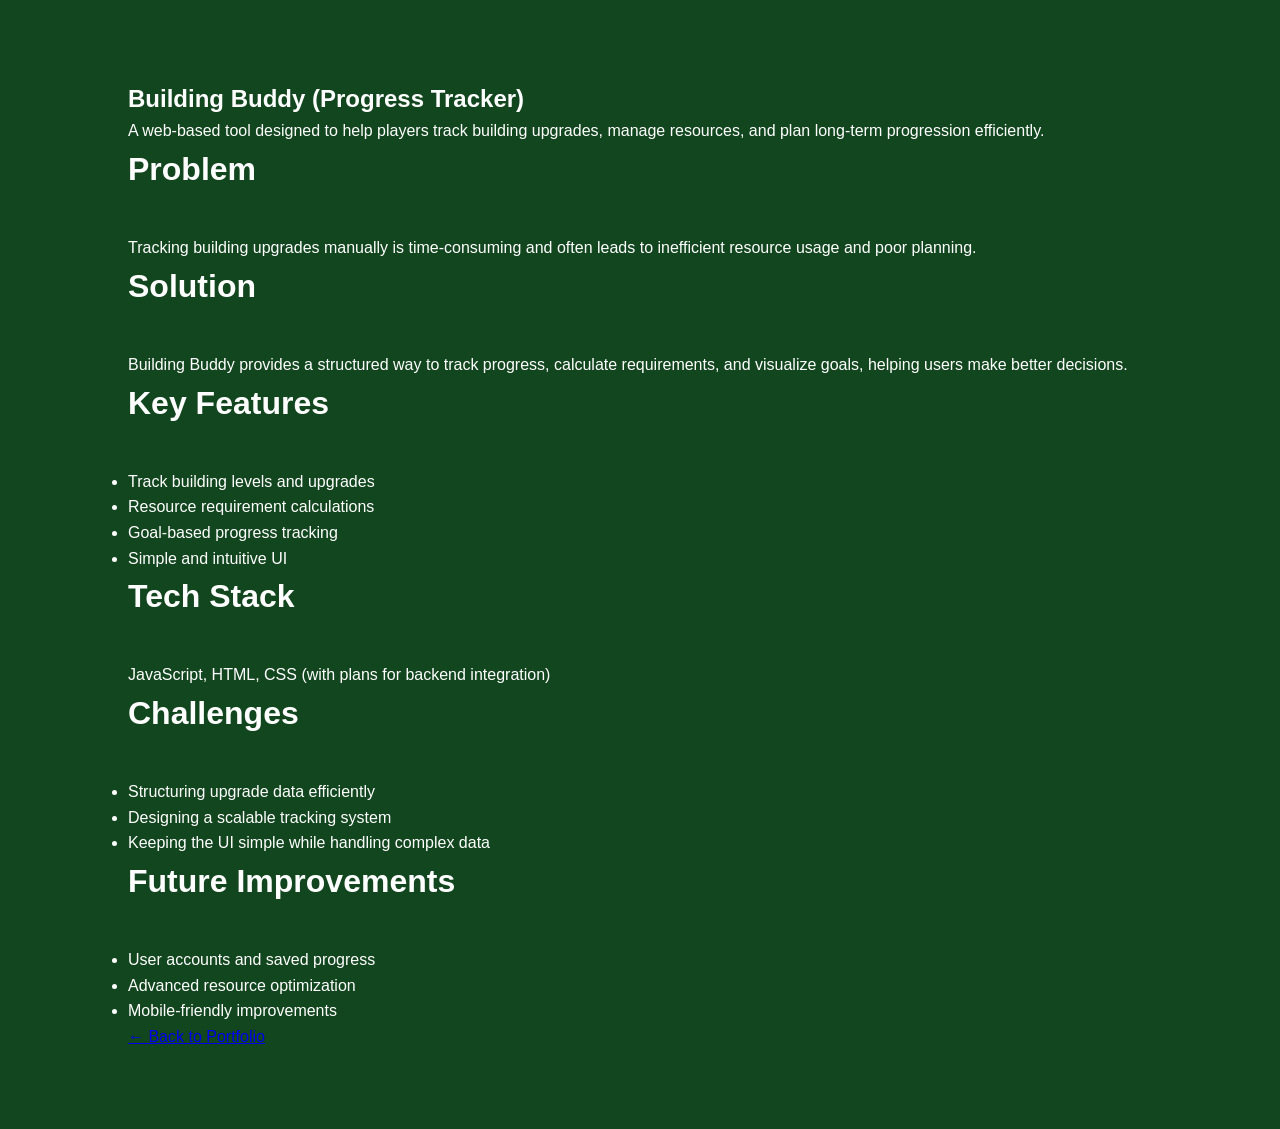
==== building_buddy.html @ c54dd0a9 "added more info to projects" ====
<!DOCTYPE html>
<html lang="en">
<head>
<meta charset="UTF-8">
<title>Building Buddy</title>
<link rel="stylesheet" href="style.css">
</head>

<body>

<section>
<h1>Building Buddy (Progress Tracker)</h1>

<p>
A web-based tool designed to help players track building upgrades, manage resources,
and plan long-term progression efficiently.
</p>

<h2>Problem</h2>
<p>
Tracking building upgrades manually is time-consuming and often leads to inefficient
resource usage and poor planning.
</p>

<h2>Solution</h2>
<p>
Building Buddy provides a structured way to track progress, calculate requirements,
and visualize goals, helping users make better decisions.
</p>

<h2>Key Features</h2>
<ul>
<li>Track building levels and upgrades</li>
<li>Resource requirement calculations</li>
<li>Goal-based progress tracking</li>
<li>Simple and intuitive UI</li>
</ul>

<h2>Tech Stack</h2>
<p>
JavaScript, HTML, CSS (with plans for backend integration)
</p>

<h2>Challenges</h2>
<ul>
<li>Structuring upgrade data efficiently</li>
<li>Designing a scalable tracking system</li>
<li>Keeping the UI simple while handling complex data</li>
</ul>

<h2>Future Improvements</h2>
<ul>
<li>User accounts and saved progress</li>
<li>Advanced resource optimization</li>
<li>Mobile-friendly improvements</li>
</ul>

<a href="index.html">← Back to Portfolio</a>
</section>

</body>
</html>
---- style.css ----
*{
margin:0;
padding:0;
box-sizing:border-box;
font-family:Arial, Helvetica, sans-serif;
}

body{
background:#12461e;
color:white;
line-height:1.6;
}

header{
display:flex;
justify-content:space-between;
align-items:center;
padding:20px 10%;
background:#061140;
position:sticky;
top:0;
}

.logo{
font-size:22px;
font-weight:bold;
}

nav a{
margin-left:20px;
text-decoration:none;
color:white;
}

.hero img{
max-width:30%;
height:auto;
}

.hero{
display:flex;
width:100%;
align-items:center;
gap:20px;
}

.text-content{
    flex: 1;
}

.hero h2{
margin-bottom:10px;
}

.hero p{
opacity:.8;
}

.hero-buttons{
margin-top:25px;
}

.btn{
background:#38bdf8;
color:black;
padding:10px 20px;
border-radius:6px;
text-decoration:none;
margin-right:10px;
}

.btn-outline{
border:1px solid #38bdf8;
padding:10px 20px;
border-radius:6px;
text-decoration:none;
color:#38bdf8;
}

section{
padding:80px 10%;
}

h2{
margin-bottom:40px;
font-size:32px;
}

.project-grid{
display:grid;
grid-template-columns:repeat(auto-fit,minmax(260px,1fr));
gap:25px;
}

.project-card{
background:#1e293b;
padding:20px;
border-radius:10px;
transition:.25s;
}

.project-card:hover{
transform:translateY(-6px);
}

.project-card h3{
margin-bottom:10px;
}

.project-card p{
opacity:.8;
margin-bottom:15px;
}

.project-links a{
margin-right:10px;
text-decoration:none;
color:#38bdf8;
}

.cert-grid{
display:grid;
grid-template-columns:repeat(auto-fit,minmax(220px,1fr));
gap:20px;
}

.cert-card{
background:#1e293b;
padding:20px;
border-radius:10px;
}

footer{
text-align:center;
padding:30px;
background:#020617;
margin-top:40px;
}

@media (max-width: 768px) {
    .hero {
        flex-direction: column;
        text-align: center;
    }

    .hero img {
        max-width: 200px;
        margin-bottom: 20px;
    }
}
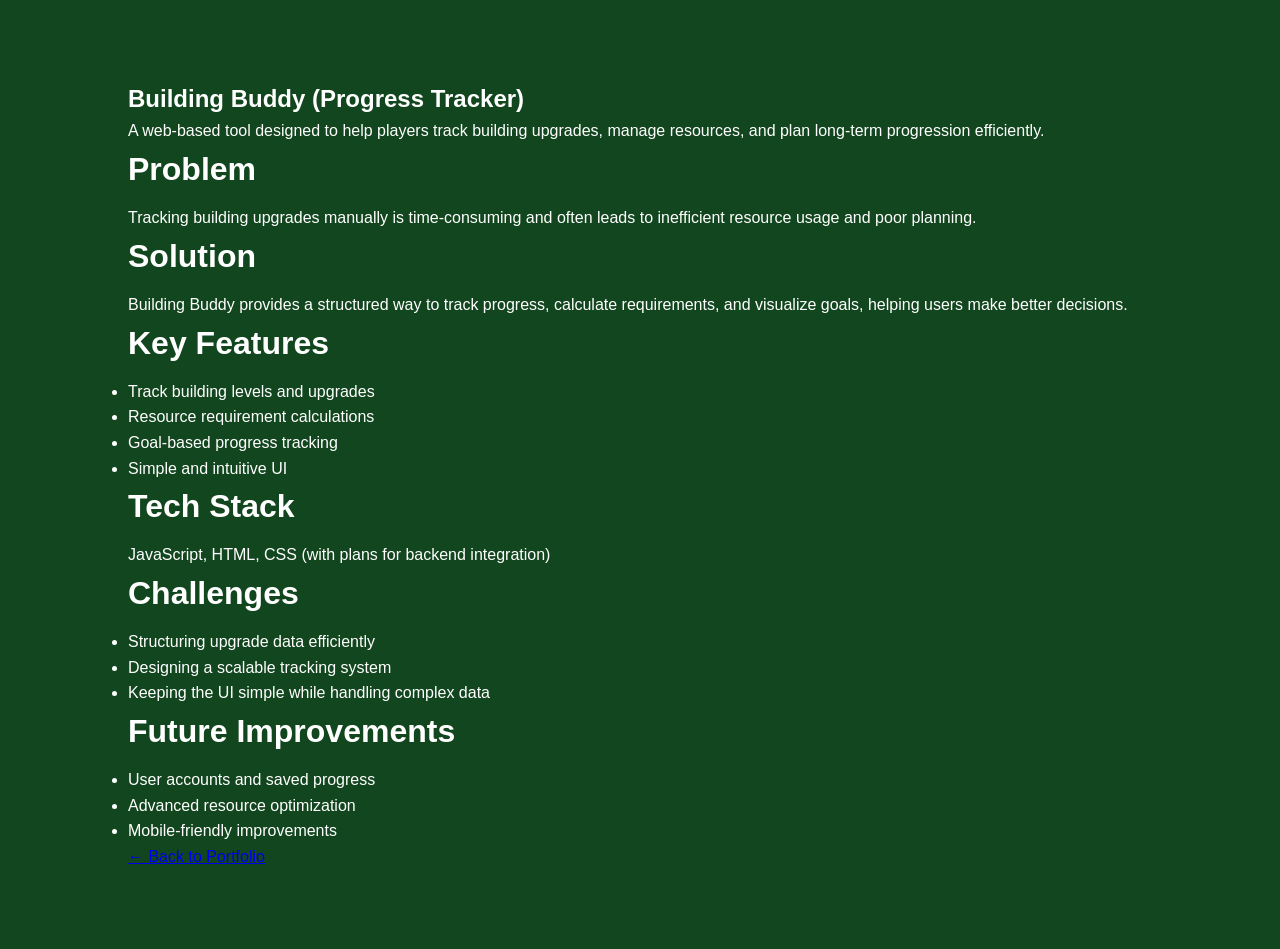
==== commit 93b02fe6: "added zoomable images under more info" ====
--- a/building_buddy.html
+++ b/building_buddy.html
@@ -2,6 +2,7 @@
 <html lang="en">
 <head>
 <meta charset="UTF-8">
+<meta name="viewport" content="width=device-width, initial-scale=1.0">
 <title>Building Buddy</title>
 <link rel="stylesheet" href="style.css">
 </head>
@@ -58,5 +59,11 @@
 <a href="index.html">← Back to Portfolio</a>
 </section>
 
+<div id="lightbox" class="lightbox">
+    <img id="lightbox-img" src="" alt="Preview">
+</div>
+
+<script src="script.js"></script>
+
 </body>
 </html>
--- a/style.css
+++ b/style.css
@@ -19,6 +19,7 @@
 background:#061140;
 position:sticky;
 top:0;
+z-index: 1000;
 }
 
 .logo{
@@ -82,7 +83,7 @@
 }
 
 h2{
-margin-bottom:40px;
+margin-bottom:10px;
 font-size:32px;
 }
 
@@ -137,7 +138,7 @@
 margin-top:40px;
 }
 
-@media (max-width: 768px) {
+@media (max-width: 500px) {
     .hero {
         flex-direction: column;
         text-align: center;
@@ -147,4 +148,86 @@
         max-width: 200px;
         margin-bottom: 20px;
     }
+}
+
+.project-hero {
+    display: flex;
+    align-items: center;
+    justify-content: space-between;
+    gap: 40px;
+    padding: 80px 10%;
+}
+
+.hero-text {
+    flex: 1;
+}
+
+.hero-image img {
+    width: 160px;
+    border-radius: 20px;
+}
+
+.content {
+    padding: 40px 10%;
+}
+
+.feature-block {
+    display: flex;
+    align-items: center;
+    justify-content: space-between;
+    gap: 40px;
+    padding: 60px 10%;
+}
+
+.feature-block img {
+    width: 100%;
+    max-width: 200px;
+    border-radius: 12px;
+}
+
+/* 🔥 Alternate layout automatically */
+.feature-block:nth-child(even) {
+    flex-direction: row-reverse;
+}
+
+/* 📱 Mobile */
+@media (max-width: 500px) {
+    .project-hero,
+    .feature-block {
+        flex-direction: column;
+        text-align: center;
+    }
+
+    .feature-block img {
+        max-width: 100%;
+    }
+
+    .hero-image img {
+        width: 120px;
+    }
+}
+
+.lightbox {
+    display: none;
+    position: fixed;
+    inset: 0;
+    background: rgba(0,0,0,0.85);
+    justify-content: center;
+    align-items: center;
+    z-index: 9999;
+    padding: 20px;
+}
+
+.lightbox img {
+    max-width: 90%;
+    max-height: 90%;
+    border-radius: 10px;
+    transform: scale(0.9);
+    transition: 0.2s ease;
+    box-shadow: 0 10px 40px rgba(0,0,0,0.6);
+}
+
+/* show state */
+.lightbox.show {
+    display: flex;
 }
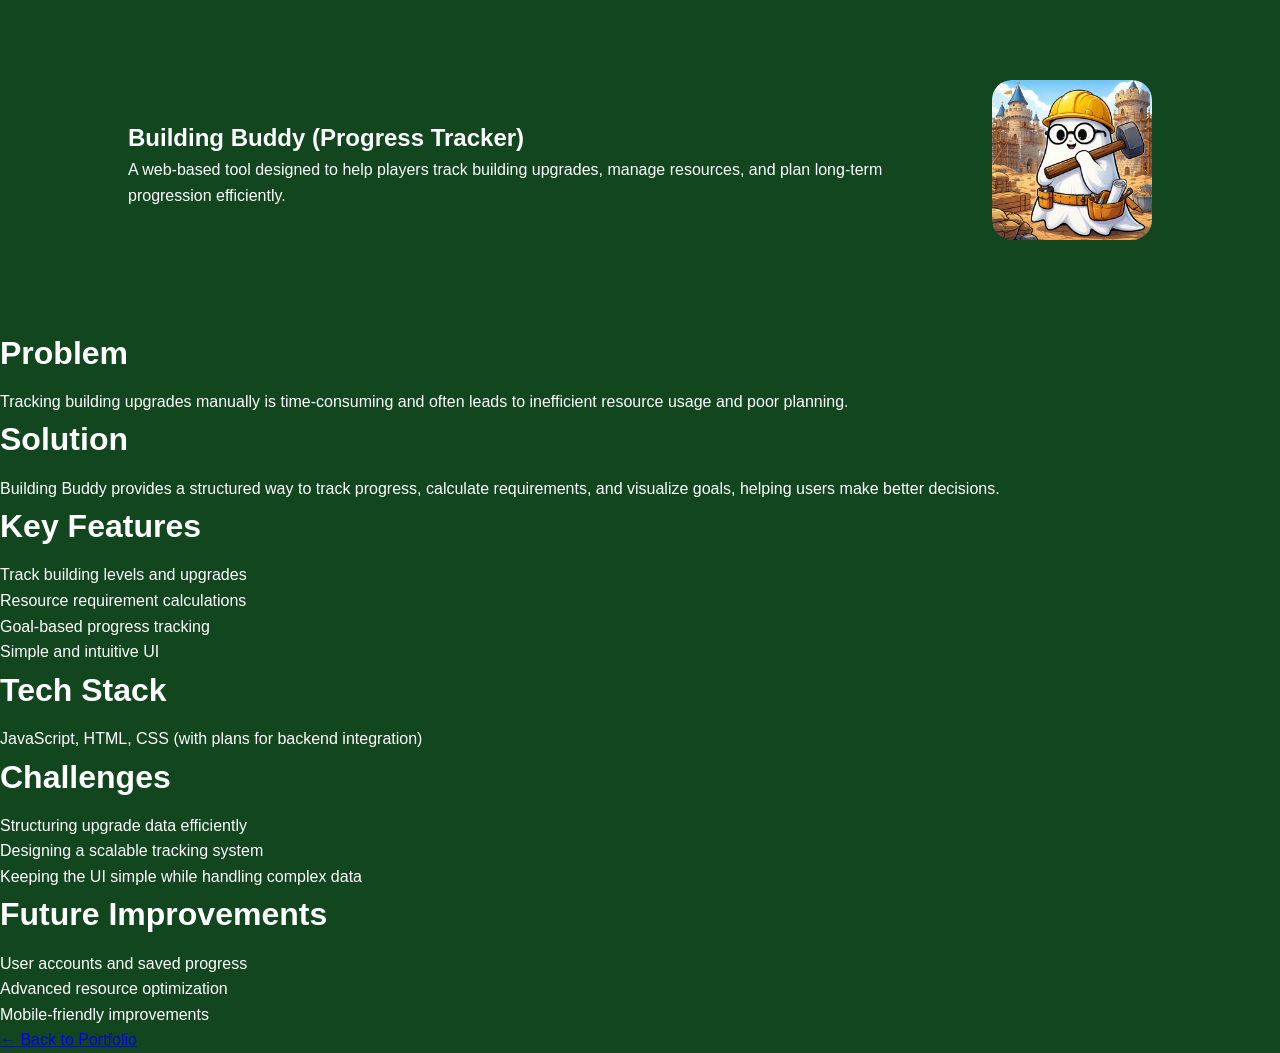
==== commit 2e48b592: "added construction ghosty" ====
--- a/building_buddy.html
+++ b/building_buddy.html
@@ -9,13 +9,19 @@
 
 <body>
 
-<section>
-<h1>Building Buddy (Progress Tracker)</h1>
+<section class="project-hero">
+    <div class="hero-text">
+        <h1>Building Buddy (Progress Tracker)</h1>
 
-<p>
-A web-based tool designed to help players track building upgrades, manage resources,
-and plan long-term progression efficiently.
-</p>
+        <p>
+        A web-based tool designed to help players track building upgrades, manage resources,
+        and plan long-term progression efficiently.
+        </p>
+    </div>
+    <div class="hero-image">
+        <img src="pictures\Construction Ghosty.png" alt="Construction Ghosty" class="zoomable">
+    </div>
+</section>
 
 <h2>Problem</h2>
 <p>
--- a/style.css
+++ b/style.css
@@ -181,7 +181,7 @@
 
 .feature-block img {
     width: 100%;
-    max-width: 200px;
+    max-width: 150px;
     border-radius: 12px;
 }
 
@@ -199,7 +199,7 @@
     }
 
     .feature-block img {
-        max-width: 100%;
+        max-width: 80%;
     }
 
     .hero-image img {
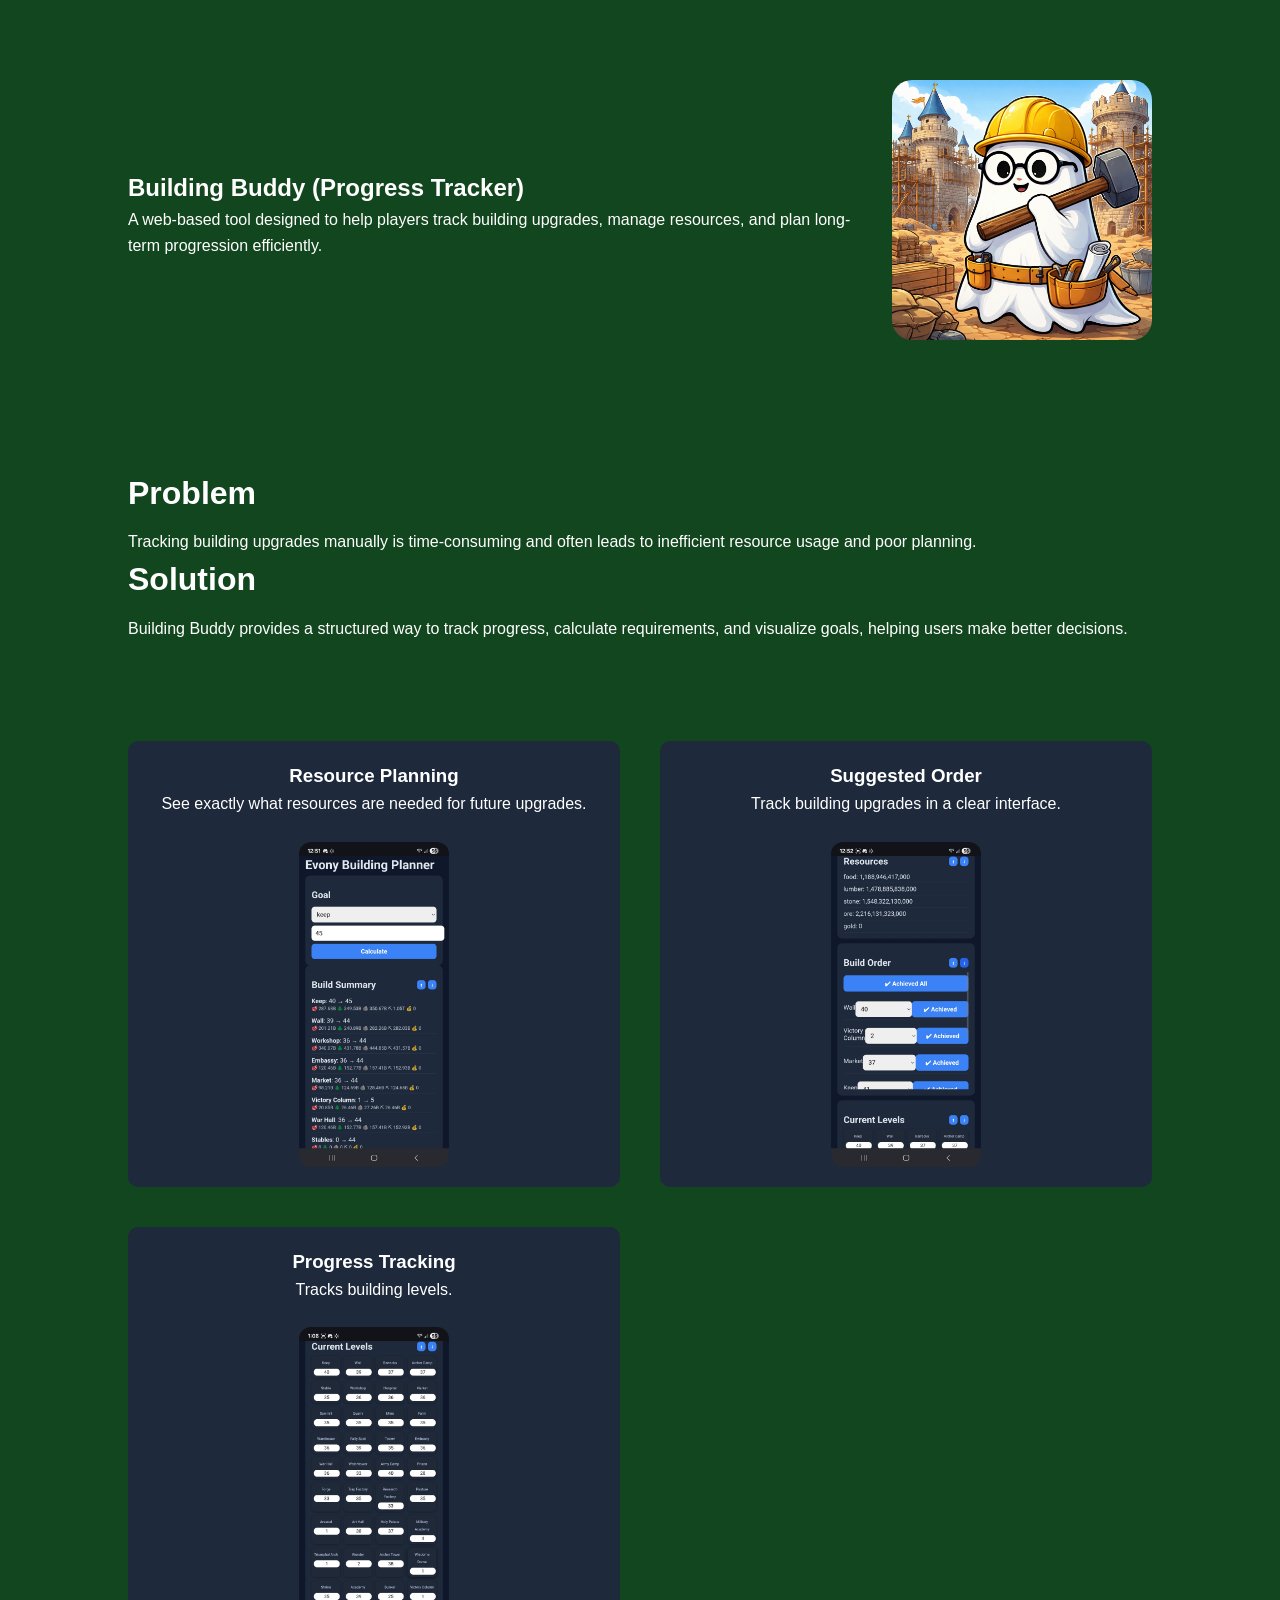
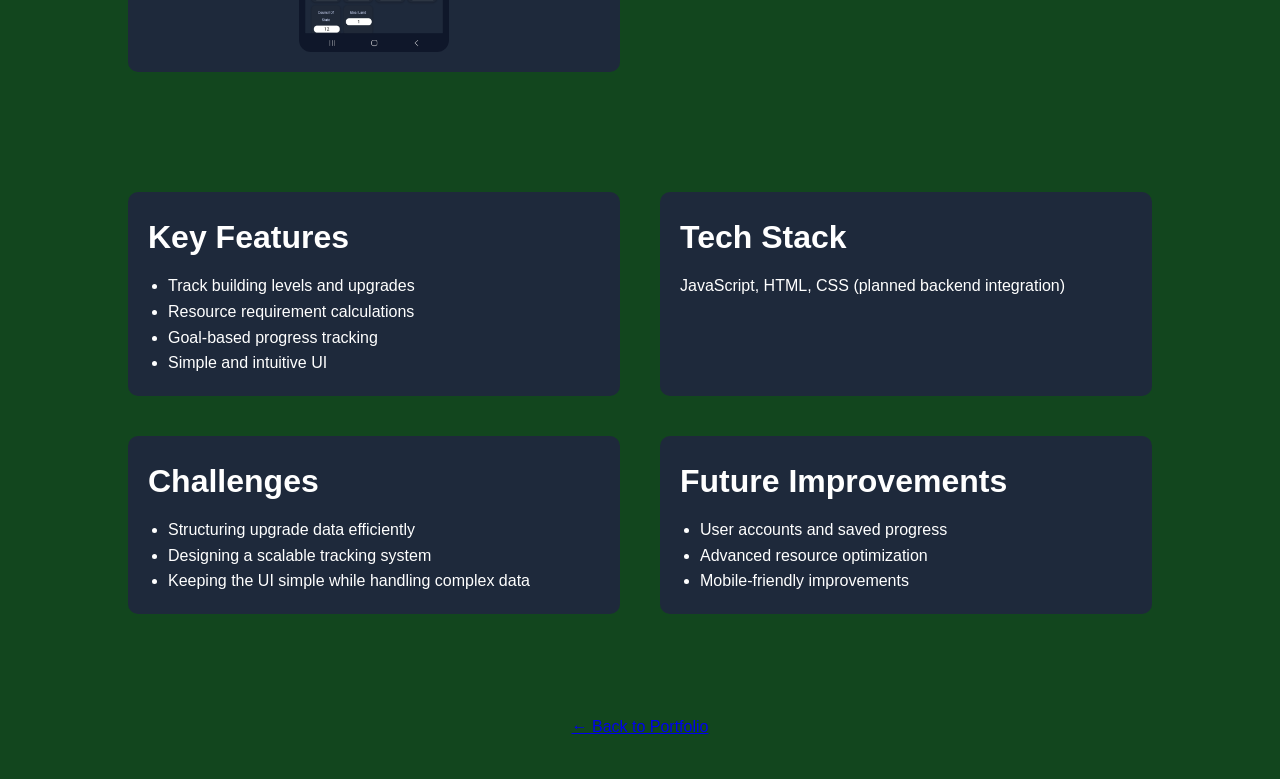
==== commit d75d68e9: "Editted other projects with the same flow" ====
--- a/building_buddy.html
+++ b/building_buddy.html
@@ -5,66 +5,114 @@
 <meta name="viewport" content="width=device-width, initial-scale=1.0">
 <title>Building Buddy</title>
 <link rel="stylesheet" href="style.css">
+<link rel="icon" href="pictures\favicon.ico" />
 </head>
 
 <body>
 
+<!-- 🔷 HERO -->
 <section class="project-hero">
     <div class="hero-text">
         <h1>Building Buddy (Progress Tracker)</h1>
-
         <p>
-        A web-based tool designed to help players track building upgrades, manage resources,
-        and plan long-term progression efficiently.
+            A web-based tool designed to help players track building upgrades,
+            manage resources, and plan long-term progression efficiently.
         </p>
     </div>
+
     <div class="hero-image">
-        <img src="pictures\Construction Ghosty.png" alt="Construction Ghosty" class="zoomable">
+        <img src="pictures/Construction Ghosty.png" alt="Construction Ghosty" class="zoomable">
     </div>
 </section>
 
-<h2>Problem</h2>
-<p>
-Tracking building upgrades manually is time-consuming and often leads to inefficient
-resource usage and poor planning.
-</p>
+<!-- 🔷 PROBLEM / SOLUTION -->
+<section class="content">
+    <h2>Problem</h2>
+    <p>
+        Tracking building upgrades manually is time-consuming and often leads to inefficient
+        resource usage and poor planning.
+    </p>
 
-<h2>Solution</h2>
-<p>
-Building Buddy provides a structured way to track progress, calculate requirements,
-and visualize goals, helping users make better decisions.
-</p>
-
-<h2>Key Features</h2>
-<ul>
-<li>Track building levels and upgrades</li>
-<li>Resource requirement calculations</li>
-<li>Goal-based progress tracking</li>
-<li>Simple and intuitive UI</li>
-</ul>
-
-<h2>Tech Stack</h2>
-<p>
-JavaScript, HTML, CSS (with plans for backend integration)
-</p>
-
-<h2>Challenges</h2>
-<ul>
-<li>Structuring upgrade data efficiently</li>
-<li>Designing a scalable tracking system</li>
-<li>Keeping the UI simple while handling complex data</li>
-</ul>
-
-<h2>Future Improvements</h2>
-<ul>
-<li>User accounts and saved progress</li>
-<li>Advanced resource optimization</li>
-<li>Mobile-friendly improvements</li>
-</ul>
-
-<a href="index.html">← Back to Portfolio</a>
+    <h2>Solution</h2>
+    <p>
+        Building Buddy provides a structured way to track progress, calculate requirements,
+        and visualize goals, helping users make better decisions.
+    </p>
 </section>
 
+<!--  FEATURE BLOCKS - add screenshots later -->
+
+<section class="feature-group">
+
+    <div class="feature-block">
+        <div class="text">
+            <h3>Resource Planning</h3>
+            <p>See exactly what resources are needed for future upgrades.</p>
+        </div>
+        <img src="pictures\bb_ex2.jpg" class="zoomable">
+    </div>
+    <div class="feature-block">
+        <div class="text">
+            <h3>Suggested Order</h3>
+            <p>Track building upgrades in a clear interface.</p>
+        </div>
+        <img src="pictures\bb_ex1.jpg" class="zoomable">
+    </div>
+    <div class="feature-block">
+        <div class="text">
+            <h3>Progress Tracking</h3>
+            <p>Tracks building levels.</p>
+        </div>
+        <img src="pictures\bb_ex3.jpg" class="zoomable">
+    </div>
+
+</section>
+
+
+<!-- 🔷 INFO GRID -->
+<section class="info-grid">
+
+    <div class="info-block">
+        <h2>Key Features</h2>
+        <ul>
+            <li>Track building levels and upgrades</li>
+            <li>Resource requirement calculations</li>
+            <li>Goal-based progress tracking</li>
+            <li>Simple and intuitive UI</li>
+        </ul>
+    </div>
+
+    <div class="info-block">
+        <h2>Tech Stack</h2>
+        <p>JavaScript, HTML, CSS (planned backend integration)</p>
+    </div>
+
+    <div class="info-block">
+        <h2>Challenges</h2>
+        <ul>
+            <li>Structuring upgrade data efficiently</li>
+            <li>Designing a scalable tracking system</li>
+            <li>Keeping the UI simple while handling complex data</li>
+        </ul>
+    </div>
+
+    <div class="info-block">
+        <h2>Future Improvements</h2>
+        <ul>
+            <li>User accounts and saved progress</li>
+            <li>Advanced resource optimization</li>
+            <li>Mobile-friendly improvements</li>
+        </ul>
+    </div>
+
+</section>
+
+<!--  BACK LINK -->
+<div class="back-link">
+    <a href="index.html">← Back to Portfolio</a>
+</div>
+
+<!--  LIGHTBOX -->
 <div id="lightbox" class="lightbox">
     <img id="lightbox-img" src="" alt="Preview">
 </div>
--- a/style.css
+++ b/style.css
@@ -163,7 +163,7 @@
 }
 
 .hero-image img {
-    width: 160px;
+    width: 260px;
     border-radius: 20px;
 }
 
@@ -171,23 +171,59 @@
     padding: 40px 10%;
 }
 
+.feature-group {
+    display: grid;
+    grid-template-columns: 1fr 1fr;
+    gap: 40px;
+    padding: 60px 10%;
+}
+
 .feature-block {
     display: flex;
-    align-items: center;
-    justify-content: space-between;
+    flex-direction: column;
+    text-align: center;
+    gap: 15px;
+    background: #1e293b;
+    padding: 20px;
+    border-radius: 10px;
+}
+
+.feature-block img {
+    display:block;
+    margin: 10px auto 0;
+    width: 80%;
+    max-width: 150px;
+    height: auto;
+    object-fit: contain;
+    border-radius: 12px;
+}
+
+.info-grid {
+    display: grid;
+    grid-template-columns: 1fr 1fr;
     gap: 40px;
     padding: 60px 10%;
 }
 
-.feature-block img {
-    width: 100%;
-    max-width: 150px;
-    border-radius: 12px;
-}
-
-/* 🔥 Alternate layout automatically */
-.feature-block:nth-child(even) {
-    flex-direction: row-reverse;
+.info-block {
+    background: #1e293b;
+    padding: 20px;
+    border-radius: 10px;
+}
+
+/* tighten spacing inside */
+.info-block h2 {
+    margin-bottom: 10px;
+}
+
+.info-block ul {
+    padding-left: 20px;
+}
+
+/* back button spacing */
+.back-link {
+    text-align: center;
+    margin: 40px 0;
 }
 
 /* 📱 Mobile */
@@ -198,12 +234,23 @@
         text-align: center;
     }
 
+    .feature-group {
+        grid-template-columns: 1fr;
+        gap: 30px;
+    }
+
     .feature-block img {
+        max-height: 80%;
+        width: auto;
+    }
+
+    .hero-image img {
         max-width: 80%;
-    }
-
-    .hero-image img {
-        width: 120px;
+        height: auto;
+    }
+
+    .info-grid {
+        grid-template-columns: 1fr;
     }
 }
 
